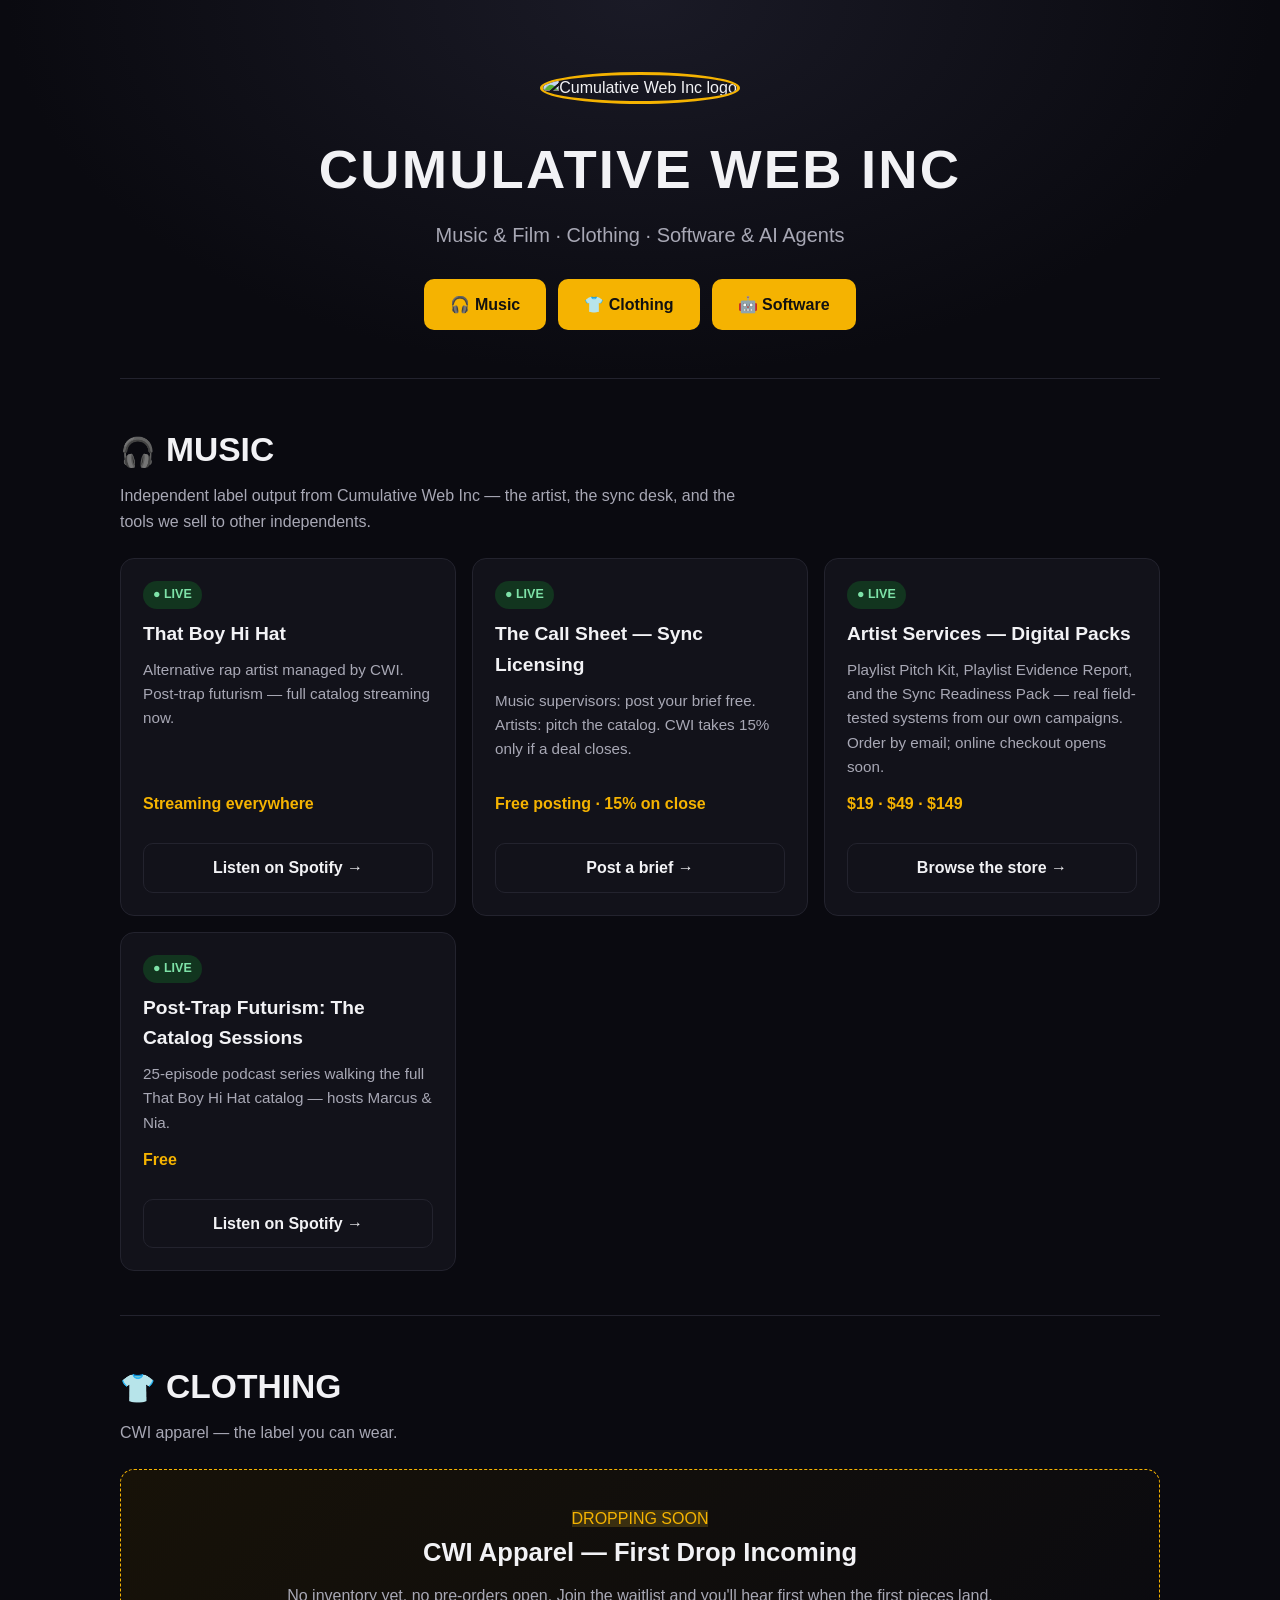
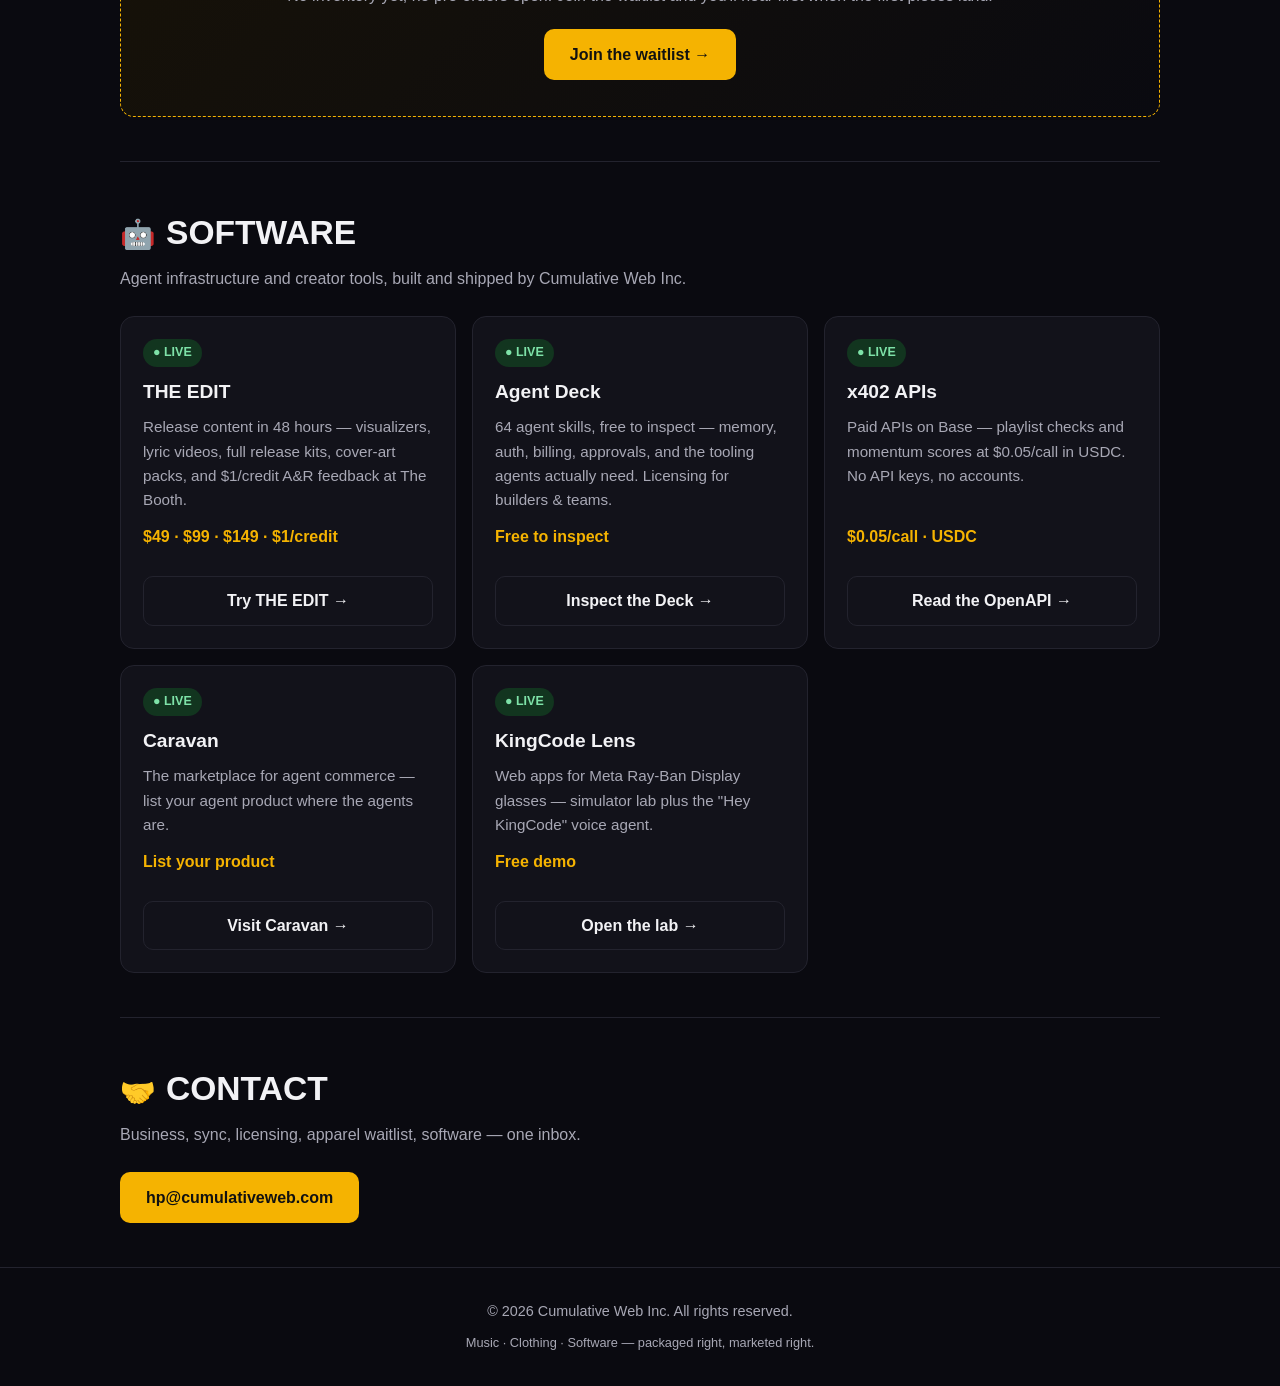
==== index.html @ a58273a3 "Launch cumulativewebinc.github.io company hub: music, clothing, software" ====
<!DOCTYPE html>
<html lang="en">
<head>
<meta charset="utf-8">
<meta name="viewport" content="width=device-width, initial-scale=1">
<title>Cumulative Web Inc — Music · Clothing · Software</title>
<meta name="description" content="Cumulative Web Inc. Independent label, apparel, and agent software. Music & film, clothing, and AI agent infrastructure.">
<style>
:root{--bg:#0a0a10;--card:#12121a;--line:#23232e;--txt:#f2f2f5;--dim:#a8a8b5;--gold:#f5b301;--red:#ff2d55;--cyan:#38bdf8;--green:#22c55e}
*{box-sizing:border-box;margin:0;padding:0}
body{background:var(--bg);color:var(--txt);font-family:-apple-system,BlinkMacSystemFont,"Segoe UI",Roboto,Helvetica,Arial,sans-serif;line-height:1.6}
.wrap{max-width:1080px;margin:0 auto;padding:0 20px}
header.hero{text-align:center;padding:72px 20px 48px;background:radial-gradient(ellipse at 50% 0%,#1a1a26 0%,var(--bg) 70%)}
header.hero img.logo{width:150px;height:150px;border-radius:50%;border:3px solid var(--gold);object-fit:cover}
header.hero h1{font-size:clamp(2rem,6vw,3.4rem);letter-spacing:.04em;margin:22px 0 6px}
header.hero p.tag{color:var(--dim);font-size:clamp(1rem,2.6vw,1.25rem);margin-bottom:28px}
.cta-row{display:flex;gap:12px;justify-content:center;flex-wrap:wrap}
.btn{display:inline-block;padding:13px 26px;border-radius:10px;font-weight:700;text-decoration:none;font-size:1rem}
.btn.gold{background:var(--gold);color:#111}
.btn.ghost{border:1px solid var(--line);color:var(--txt)}
section.lane{padding:44px 0;border-top:1px solid var(--line)}
section.lane h2{font-size:clamp(1.5rem,4vw,2.1rem);margin-bottom:6px}
section.lane h2 .k{font-size:.85em;vertical-align:middle;margin-right:10px}
section.lane p.lede{color:var(--dim);margin-bottom:24px;max-width:640px}
.grid{display:grid;grid-template-columns:repeat(auto-fit,minmax(260px,1fr));gap:16px}
.card{background:var(--card);border:1px solid var(--line);border-radius:14px;padding:22px;display:flex;flex-direction:column}
.card h3{font-size:1.2rem;margin-bottom:8px}
.card p{color:var(--dim);font-size:.95rem;flex:1}
.card .price{margin:12px 0;color:var(--gold);font-weight:700}
.card .status{display:inline-block;font-size:.78rem;font-weight:700;padding:4px 10px;border-radius:20px;margin-bottom:10px;width:fit-content}
.live{background:#12351f;color:#7ee2a8}.soon{background:#3a2f10;color:var(--gold)}.wait{background:#2a2136;color:#c9a7f5}
.card a.go{margin-top:14px;text-decoration:none;font-weight:700;color:var(--txt);border:1px solid var(--line);border-radius:10px;padding:11px;text-align:center}
.card a.go:hover{border-color:var(--gold)}
.badge{font-size:.8rem;color:var(--dim);margin-top:10px}
footer{border-top:1px solid var(--line);padding:32px 20px;text-align:center;color:var(--dim);font-size:.9rem}
footer a{color:var(--gold);text-decoration:none}
.clothing-hero{background:linear-gradient(135deg,#171208,#0a0a10);border:1px dashed var(--gold);border-radius:14px;padding:36px 24px;text-align:center}
.clothing-hero h3{font-size:1.6rem;margin-bottom:10px}
.clothing-hero p{color:var(--dim);margin-bottom:20px}
</style>
</head>
<body>

<header class="hero">
  <img class="logo" src="assets/cwi-logo.jpg" alt="Cumulative Web Inc logo">
  <h1>CUMULATIVE WEB INC</h1>
  <p class="tag">Music &amp; Film · Clothing · Software &amp; AI Agents</p>
  <div class="cta-row">
    <a class="btn gold" href="#music">🎧 Music</a>
    <a class="btn gold" href="#clothing">👕 Clothing</a>
    <a class="btn gold" href="#software">🤖 Software</a>
  </div>
</header>

<div class="wrap">

<section class="lane" id="music">
  <h2><span class="k">🎧</span>MUSIC</h2>
  <p class="lede">Independent label output from Cumulative Web Inc — the artist, the sync desk, and the tools we sell to other independents.</p>
  <div class="grid">
    <div class="card">
      <span class="status live">● LIVE</span>
      <h3>That Boy Hi Hat</h3>
      <p>Alternative rap artist managed by CWI. Post-trap futurism — full catalog streaming now.</p>
      <div class="price">Streaming everywhere</div>
      <a class="go" href="https://open.spotify.com/artist/2f9j460EwjfvjYp3trBcb7">Listen on Spotify →</a>
    </div>
    <div class="card">
      <span class="status live">● LIVE</span>
      <h3>The Call Sheet — Sync Licensing</h3>
      <p>Music supervisors: post your brief free. Artists: pitch the catalog. CWI takes 15% only if a deal closes.</p>
      <div class="price">Free posting · 15% on close</div>
      <a class="go" href="mailto:hp@cumulativeweb.com?subject=The%20Call%20Sheet%20—%20Sync%20Brief">Post a brief →</a>
    </div>
    <div class="card">
      <span class="status live">● LIVE</span>
      <h3>Artist Services — Digital Packs</h3>
      <p>Playlist Pitch Kit, Playlist Evidence Report, and the Sync Readiness Pack — real field-tested systems from our own campaigns. Order by email; online checkout opens soon.</p>
      <div class="price">$19 · $49 · $149</div>
      <a class="go" href="https://cumulativewebinc.github.io/cwi-store/">Browse the store →</a>
    </div>
    <div class="card">
      <span class="status live">● LIVE</span>
      <h3>Post-Trap Futurism: The Catalog Sessions</h3>
      <p>25-episode podcast series walking the full That Boy Hi Hat catalog — hosts Marcus &amp; Nia.</p>
      <div class="price">Free</div>
      <a class="go" href="https://open.spotify.com/show/0tOAhqiV2uwtsK2UVVI4WA">Listen on Spotify →</a>
    </div>
  </div>
</section>

<section class="lane" id="clothing">
  <h2><span class="k">👕</span>CLOTHING</h2>
  <p class="lede">CWI apparel — the label you can wear.</p>
  <div class="clothing-hero">
    <span class="status soon">DROPPING SOON</span>
    <h3>CWI Apparel — First Drop Incoming</h3>
    <p>No inventory yet, no pre-orders open. Join the waitlist and you'll hear first when the first pieces land.</p>
    <a class="btn gold" href="mailto:hp@cumulativeweb.com?subject=CWI%20Apparel%20Waitlist">Join the waitlist →</a>
  </div>
</section>

<section class="lane" id="software">
  <h2><span class="k">🤖</span>SOFTWARE</h2>
  <p class="lede">Agent infrastructure and creator tools, built and shipped by Cumulative Web Inc.</p>
  <div class="grid">
    <div class="card">
      <span class="status live">● LIVE</span>
      <h3>THE EDIT</h3>
      <p>Release content in 48 hours — visualizers, lyric videos, full release kits, cover-art packs, and $1/credit A&amp;R feedback at The Booth.</p>
      <div class="price">$49 · $99 · $149 · $1/credit</div>
      <a class="go" href="https://cumulativewebinc.github.io/cwi-edit/">Try THE EDIT →</a>
    </div>
    <div class="card">
      <span class="status live">● LIVE</span>
      <h3>Agent Deck</h3>
      <p>64 agent skills, free to inspect — memory, auth, billing, approvals, and the tooling agents actually need. Licensing for builders &amp; teams.</p>
      <div class="price">Free to inspect</div>
      <a class="go" href="https://cumulativewebinc.github.io/agent-deck/">Inspect the Deck →</a>
    </div>
    <div class="card">
      <span class="status live">● LIVE</span>
      <h3>x402 APIs</h3>
      <p>Paid APIs on Base — playlist checks and momentum scores at $0.05/call in USDC. No API keys, no accounts.</p>
      <div class="price">$0.05/call · USDC</div>
      <a class="go" href="https://cumulativewebinc.github.io/cwi-x402/openapi.json">Read the OpenAPI →</a>
    </div>
    <div class="card">
      <span class="status live">● LIVE</span>
      <h3>Caravan</h3>
      <p>The marketplace for agent commerce — list your agent product where the agents are.</p>
      <div class="price">List your product</div>
      <a class="go" href="https://cumulativewebinc.github.io/caravan/">Visit Caravan →</a>
    </div>
    <div class="card">
      <span class="status live">● LIVE</span>
      <h3>KingCode Lens</h3>
      <p>Web apps for Meta Ray-Ban Display glasses — simulator lab plus the "Hey KingCode" voice agent.</p>
      <div class="price">Free demo</div>
      <a class="go" href="https://cumulativewebinc.github.io/cwi-kingcode-lens/">Open the lab →</a>
    </div>
  </div>
</section>

<section class="lane" id="contact">
  <h2><span class="k">🤝</span>CONTACT</h2>
  <p class="lede">Business, sync, licensing, apparel waitlist, software — one inbox.</p>
  <div class="cta-row" style="justify-content:flex-start">
    <a class="btn gold" href="mailto:hp@cumulativeweb.com">hp@cumulativeweb.com</a>
  </div>
</section>

</div>

<footer>
  <p>© 2026 Cumulative Web Inc. All rights reserved.</p>
  <p class="badge">Music · Clothing · Software — packaged right, marketed right.</p>
</footer>

</body>
</html>
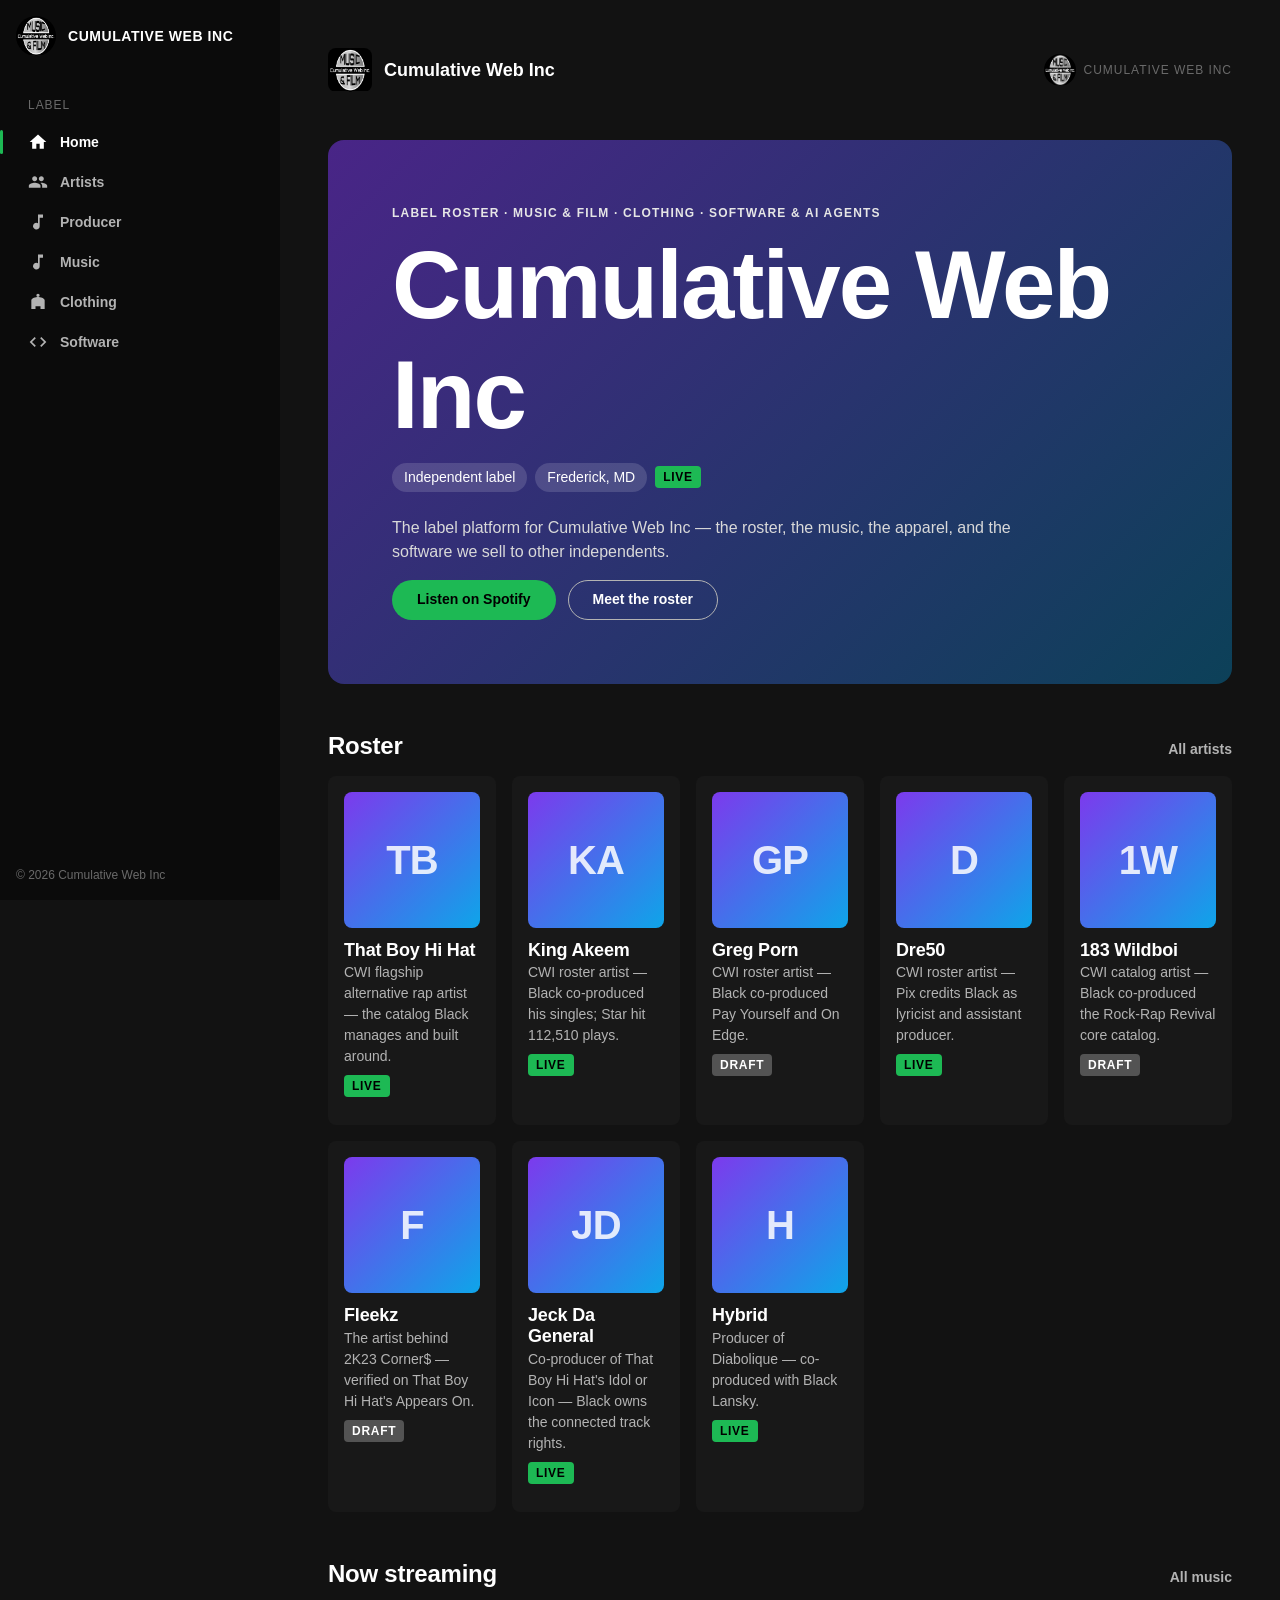
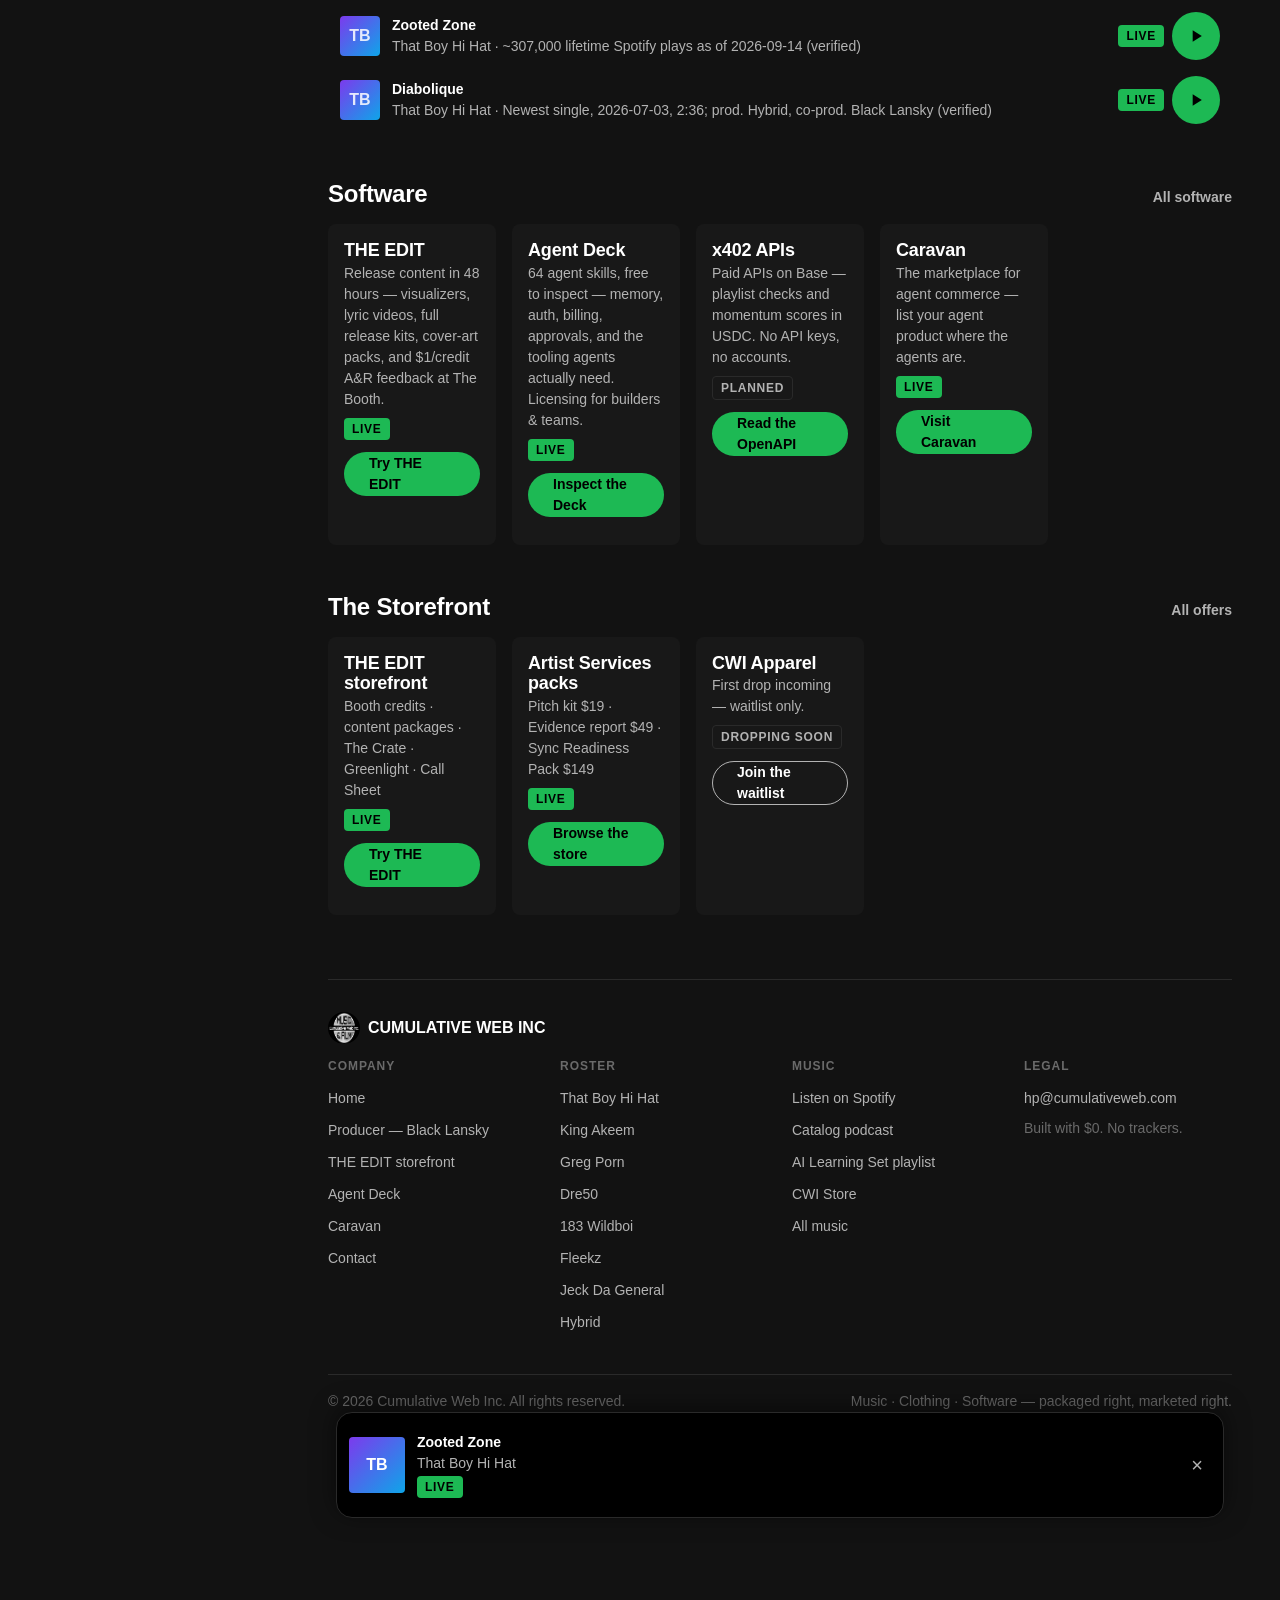
==== commit a0bf8eba: "CWI label platform v1: Spotify-grade multi-artist site (data-driven, 8-artist roster, commerce lanes" ====
--- a/index.html
+++ b/index.html
@@ -4,158 +4,28 @@
 <meta charset="utf-8">
 <meta name="viewport" content="width=device-width, initial-scale=1">
 <title>Cumulative Web Inc — Music · Clothing · Software</title>
-<meta name="description" content="Cumulative Web Inc. Independent label, apparel, and agent software. Music & film, clothing, and AI agent infrastructure.">
-<style>
-:root{--bg:#0a0a10;--card:#12121a;--line:#23232e;--txt:#f2f2f5;--dim:#a8a8b5;--gold:#f5b301;--red:#ff2d55;--cyan:#38bdf8;--green:#22c55e}
-*{box-sizing:border-box;margin:0;padding:0}
-body{background:var(--bg);color:var(--txt);font-family:-apple-system,BlinkMacSystemFont,"Segoe UI",Roboto,Helvetica,Arial,sans-serif;line-height:1.6}
-.wrap{max-width:1080px;margin:0 auto;padding:0 20px}
-header.hero{text-align:center;padding:72px 20px 48px;background:radial-gradient(ellipse at 50% 0%,#1a1a26 0%,var(--bg) 70%)}
-header.hero img.logo{width:150px;height:150px;border-radius:50%;border:3px solid var(--gold);object-fit:cover}
-header.hero h1{font-size:clamp(2rem,6vw,3.4rem);letter-spacing:.04em;margin:22px 0 6px}
-header.hero p.tag{color:var(--dim);font-size:clamp(1rem,2.6vw,1.25rem);margin-bottom:28px}
-.cta-row{display:flex;gap:12px;justify-content:center;flex-wrap:wrap}
-.btn{display:inline-block;padding:13px 26px;border-radius:10px;font-weight:700;text-decoration:none;font-size:1rem}
-.btn.gold{background:var(--gold);color:#111}
-.btn.ghost{border:1px solid var(--line);color:var(--txt)}
-section.lane{padding:44px 0;border-top:1px solid var(--line)}
-section.lane h2{font-size:clamp(1.5rem,4vw,2.1rem);margin-bottom:6px}
-section.lane h2 .k{font-size:.85em;vertical-align:middle;margin-right:10px}
-section.lane p.lede{color:var(--dim);margin-bottom:24px;max-width:640px}
-.grid{display:grid;grid-template-columns:repeat(auto-fit,minmax(260px,1fr));gap:16px}
-.card{background:var(--card);border:1px solid var(--line);border-radius:14px;padding:22px;display:flex;flex-direction:column}
-.card h3{font-size:1.2rem;margin-bottom:8px}
-.card p{color:var(--dim);font-size:.95rem;flex:1}
-.card .price{margin:12px 0;color:var(--gold);font-weight:700}
-.card .status{display:inline-block;font-size:.78rem;font-weight:700;padding:4px 10px;border-radius:20px;margin-bottom:10px;width:fit-content}
-.live{background:#12351f;color:#7ee2a8}.soon{background:#3a2f10;color:var(--gold)}.wait{background:#2a2136;color:#c9a7f5}
-.card a.go{margin-top:14px;text-decoration:none;font-weight:700;color:var(--txt);border:1px solid var(--line);border-radius:10px;padding:11px;text-align:center}
-.card a.go:hover{border-color:var(--gold)}
-.badge{font-size:.8rem;color:var(--dim);margin-top:10px}
-footer{border-top:1px solid var(--line);padding:32px 20px;text-align:center;color:var(--dim);font-size:.9rem}
-footer a{color:var(--gold);text-decoration:none}
-.clothing-hero{background:linear-gradient(135deg,#171208,#0a0a10);border:1px dashed var(--gold);border-radius:14px;padding:36px 24px;text-align:center}
-.clothing-hero h3{font-size:1.6rem;margin-bottom:10px}
-.clothing-hero p{color:var(--dim);margin-bottom:20px}
-</style>
+<meta name="description" content="Cumulative Web Inc label platform — roster, music, clothing, software. Music & Film · Clothing · Software & AI Agents.">
+<link rel="icon" href="assets/cwi-logo.jpg">
+<link rel="stylesheet" href="styles.css">
 </head>
 <body>
+<div class="app">
+  <aside class="sidebar" id="sidebar" aria-label="Primary">
+    <a class="brand" href="#/">
+      <img src="assets/cwi-logo.jpg" alt="Cumulative Web Inc logo">
+      <b>CUMULATIVE WEB INC</b>
+    </a>
+    <nav id="side-nav" aria-label="Site"></nav>
+    <div class="side-legal">© 2026 Cumulative Web Inc</div>
+  </aside>
 
-<header class="hero">
-  <img class="logo" src="assets/cwi-logo.jpg" alt="Cumulative Web Inc logo">
-  <h1>CUMULATIVE WEB INC</h1>
-  <p class="tag">Music &amp; Film · Clothing · Software &amp; AI Agents</p>
-  <div class="cta-row">
-    <a class="btn gold" href="#music">🎧 Music</a>
-    <a class="btn gold" href="#clothing">👕 Clothing</a>
-    <a class="btn gold" href="#software">🤖 Software</a>
-  </div>
-</header>
+  <main class="main" id="main">
+    <div class="content" id="view" tabindex="-1"></div>
+  </main>
 
-<div class="wrap">
-
-<section class="lane" id="music">
-  <h2><span class="k">🎧</span>MUSIC</h2>
-  <p class="lede">Independent label output from Cumulative Web Inc — the artist, the sync desk, and the tools we sell to other independents.</p>
-  <div class="grid">
-    <div class="card">
-      <span class="status live">● LIVE</span>
-      <h3>That Boy Hi Hat</h3>
-      <p>Alternative rap artist managed by CWI. Post-trap futurism — full catalog streaming now.</p>
-      <div class="price">Streaming everywhere</div>
-      <a class="go" href="https://open.spotify.com/artist/2f9j460EwjfvjYp3trBcb7">Listen on Spotify →</a>
-    </div>
-    <div class="card">
-      <span class="status live">● LIVE</span>
-      <h3>The Call Sheet — Sync Licensing</h3>
-      <p>Music supervisors: post your brief free. Artists: pitch the catalog. CWI takes 15% only if a deal closes.</p>
-      <div class="price">Free posting · 15% on close</div>
-      <a class="go" href="mailto:hp@cumulativeweb.com?subject=The%20Call%20Sheet%20—%20Sync%20Brief">Post a brief →</a>
-    </div>
-    <div class="card">
-      <span class="status live">● LIVE</span>
-      <h3>Artist Services — Digital Packs</h3>
-      <p>Playlist Pitch Kit, Playlist Evidence Report, and the Sync Readiness Pack — real field-tested systems from our own campaigns. Order by email; online checkout opens soon.</p>
-      <div class="price">$19 · $49 · $149</div>
-      <a class="go" href="https://cumulativewebinc.github.io/cwi-store/">Browse the store →</a>
-    </div>
-    <div class="card">
-      <span class="status live">● LIVE</span>
-      <h3>Post-Trap Futurism: The Catalog Sessions</h3>
-      <p>25-episode podcast series walking the full That Boy Hi Hat catalog — hosts Marcus &amp; Nia.</p>
-      <div class="price">Free</div>
-      <a class="go" href="https://open.spotify.com/show/0tOAhqiV2uwtsK2UVVI4WA">Listen on Spotify →</a>
-    </div>
-  </div>
-</section>
-
-<section class="lane" id="clothing">
-  <h2><span class="k">👕</span>CLOTHING</h2>
-  <p class="lede">CWI apparel — the label you can wear.</p>
-  <div class="clothing-hero">
-    <span class="status soon">DROPPING SOON</span>
-    <h3>CWI Apparel — First Drop Incoming</h3>
-    <p>No inventory yet, no pre-orders open. Join the waitlist and you'll hear first when the first pieces land.</p>
-    <a class="btn gold" href="mailto:hp@cumulativeweb.com?subject=CWI%20Apparel%20Waitlist">Join the waitlist →</a>
-  </div>
-</section>
-
-<section class="lane" id="software">
-  <h2><span class="k">🤖</span>SOFTWARE</h2>
-  <p class="lede">Agent infrastructure and creator tools, built and shipped by Cumulative Web Inc.</p>
-  <div class="grid">
-    <div class="card">
-      <span class="status live">● LIVE</span>
-      <h3>THE EDIT</h3>
-      <p>Release content in 48 hours — visualizers, lyric videos, full release kits, cover-art packs, and $1/credit A&amp;R feedback at The Booth.</p>
-      <div class="price">$49 · $99 · $149 · $1/credit</div>
-      <a class="go" href="https://cumulativewebinc.github.io/cwi-edit/">Try THE EDIT →</a>
-    </div>
-    <div class="card">
-      <span class="status live">● LIVE</span>
-      <h3>Agent Deck</h3>
-      <p>64 agent skills, free to inspect — memory, auth, billing, approvals, and the tooling agents actually need. Licensing for builders &amp; teams.</p>
-      <div class="price">Free to inspect</div>
-      <a class="go" href="https://cumulativewebinc.github.io/agent-deck/">Inspect the Deck →</a>
-    </div>
-    <div class="card">
-      <span class="status live">● LIVE</span>
-      <h3>x402 APIs</h3>
-      <p>Paid APIs on Base — playlist checks and momentum scores at $0.05/call in USDC. No API keys, no accounts.</p>
-      <div class="price">$0.05/call · USDC</div>
-      <a class="go" href="https://cumulativewebinc.github.io/cwi-x402/openapi.json">Read the OpenAPI →</a>
-    </div>
-    <div class="card">
-      <span class="status live">● LIVE</span>
-      <h3>Caravan</h3>
-      <p>The marketplace for agent commerce — list your agent product where the agents are.</p>
-      <div class="price">List your product</div>
-      <a class="go" href="https://cumulativewebinc.github.io/caravan/">Visit Caravan →</a>
-    </div>
-    <div class="card">
-      <span class="status live">● LIVE</span>
-      <h3>KingCode Lens</h3>
-      <p>Web apps for Meta Ray-Ban Display glasses — simulator lab plus the "Hey KingCode" voice agent.</p>
-      <div class="price">Free demo</div>
-      <a class="go" href="https://cumulativewebinc.github.io/cwi-kingcode-lens/">Open the lab →</a>
-    </div>
-  </div>
-</section>
-
-<section class="lane" id="contact">
-  <h2><span class="k">🤝</span>CONTACT</h2>
-  <p class="lede">Business, sync, licensing, apparel waitlist, software — one inbox.</p>
-  <div class="cta-row" style="justify-content:flex-start">
-    <a class="btn gold" href="mailto:hp@cumulativeweb.com">hp@cumulativeweb.com</a>
-  </div>
-</section>
-
+  <nav class="tabbar" id="tabbar" aria-label="Mobile"></nav>
 </div>
-
-<footer>
-  <p>© 2026 Cumulative Web Inc. All rights reserved.</p>
-  <p class="badge">Music · Clothing · Software — packaged right, marketed right.</p>
-</footer>
-
+<noscript><p style="padding:32px">Cumulative Web Inc — Music · Clothing · Software. Enable JavaScript to browse the roster, or email <a href="mailto:hp@cumulativeweb.com">hp@cumulativeweb.com</a>.</p></noscript>
+<script src="app.js"></script>
 </body>
 </html>
--- a/styles.css
+++ b/styles.css
@@ -0,0 +1,335 @@
+/* ==========================================================================
+   CWI Label Platform — design tokens + base styles  (tokens.css)
+   Dependency-free. One file. System fonts. No runtime CDN calls.
+   The builder may add page/layout styles, but tokens below are the law.
+   ========================================================================== */
+
+:root {
+  /* --- color --- */
+  --cwi-bg:            #121212;  /* app background — never pure black */
+  --cwi-bg-deep:       #0b0b0b;  /* sidebar, chrome behind panels      */
+  --cwi-surface:       #181818;  /* cards, track rows                  */
+  --cwi-surface-raised:#282828;  /* card hover, active rows            */
+  --cwi-border:        #2a2a2a;  /* hairline dividers                  */
+  --cwi-text:          #ffffff;
+  --cwi-text-sub:      #b3b3b3;  /* 7.5:1 on bg — accessible          */
+  --cwi-text-faint:    #6a6a6a;
+  --cwi-accent:        #1db954;  /* primary CTA, play, focus           */
+  --cwi-accent-hover:  #1ed760;
+  --cwi-danger:        #e91429;
+  --cwi-warn:          #f59e0b;  /* SAMPLE badge */
+  --cwi-brand-grad-a:  #7c3aed; /* placeholder gradient start (violet)*/
+  --cwi-brand-grad-b:  #0ea5e9; /* placeholder gradient end (cyan)    */
+
+  /* --- type (system stack — works offline, $0, instant) --- */
+  --font-sans: -apple-system, BlinkMacSystemFont, "Segoe UI", Roboto,
+               "Helvetica Neue", Arial, sans-serif;
+  --text-display: clamp(2.5rem, 8vw, 6rem);
+  --text-h1:      clamp(1.75rem, 4vw, 2.5rem);
+  --text-h2:      1.5rem;
+  --text-h3:      1.125rem;
+  --text-body:    1rem;
+  --text-small:   0.875rem;
+  --text-tiny:    0.75rem;
+
+  /* --- spacing --- */
+  --space-1: 4px;  --space-2: 8px;  --space-3: 12px; --space-4: 16px;
+  --space-5: 24px; --space-6: 32px; --space-7: 48px; --space-8: 64px;
+  --pad-page: clamp(16px, 4vw, 48px);
+
+  /* --- radius --- */
+  --radius-sm: 4px;  --radius-md: 8px; --radius-lg: 16px; --radius-pill: 999px;
+
+  /* --- shadows (subtle; depth is tonal) --- */
+  --shadow-card: 0 8px 24px rgba(0,0,0,.35);
+  --shadow-bar:  0 -4px 24px rgba(0,0,0,.5);
+
+  /* --- chrome --- */
+  --sidebar-w: 280px;
+  --player-h:  76px;
+  --tabbar-h:  64px;
+}
+
+/* --- base --- */
+*, *::before, *::after { box-sizing: border-box; }
+html { scroll-behavior: smooth; }
+body {
+  margin: 0;
+  background: var(--cwi-bg);
+  color: var(--cwi-text);
+  font-family: var(--font-sans);
+  font-size: var(--text-body);
+  line-height: 1.5;
+  overflow-x: clip;              /* hard guard: zero horizontal scroll */
+  -webkit-font-smoothing: antialiased;
+}
+img { max-width: 100%; display: block; }
+a { color: inherit; text-decoration: none; }
+a:hover { text-decoration: underline; }
+h1,h2,h3,h4 { margin: 0; line-height: 1.15; letter-spacing: -0.01em; }
+p { margin: 0 0 var(--space-4); color: var(--cwi-text-sub); }
+
+/* focus — visible, on-brand */
+:focus-visible {
+  outline: 2px solid var(--cwi-accent);
+  outline-offset: 2px;
+  border-radius: var(--radius-sm);
+}
+
+/* --- badges (honest labels: see DESIGN-SYSTEM.md §3.7) --- */
+.badge {
+  display: inline-block;
+  font-size: var(--text-tiny);
+  font-weight: 700;
+  text-transform: uppercase;
+  letter-spacing: .06em;
+  line-height: 1;
+  padding: 5px 8px;
+  border-radius: var(--radius-sm);
+  white-space: nowrap;
+}
+.badge--live    { background: var(--cwi-accent); color: #000; }
+.badge--sample  { background: var(--cwi-warn);   color: #000; }
+.badge--draft   { background: #535353;           color: #fff; }
+.badge--planned { background: transparent;      color: var(--cwi-text-sub);
+                  border: 1px solid var(--cwi-border); }
+.badge--new     { background: #fff;             color: #000; }
+
+/* --- buttons (a button with no real destination is a badge, not a button) --- */
+.btn {
+  display: inline-flex; align-items: center; justify-content: center;
+  gap: var(--space-2);
+  min-height: 40px; padding: 0 var(--space-5);
+  border-radius: var(--radius-pill);
+  font-size: var(--text-small); font-weight: 700;
+  border: 1px solid transparent; cursor: pointer;
+  transition: transform .12s ease, background-color .12s ease;
+  text-decoration: none;
+}
+.btn:hover { text-decoration: none; transform: scale(1.04); }
+.btn--primary   { background: var(--cwi-accent); color: #000; }
+.btn--primary:hover { background: var(--cwi-accent-hover); }
+.btn--secondary  { background: transparent; color: var(--cwi-text);
+                   border-color: var(--cwi-text-sub); }
+.btn--tertiary   { background: transparent; color: var(--cwi-text-sub);
+                   padding: 0 var(--space-3); }
+.btn--tertiary:hover { color: var(--cwi-text); transform: none; }
+
+/* --- circular play affordance (links to REAL Spotify URLs only) --- */
+.play-circle {
+  display: inline-flex; align-items: center; justify-content: center;
+  width: 48px; height: 48px; border-radius: 50%;
+  background: var(--cwi-accent); color: #000; flex: 0 0 auto;
+  transition: transform .12s ease, background-color .12s ease;
+}
+.play-circle:hover { background: var(--cwi-accent-hover); transform: scale(1.06); }
+.play-circle svg { width: 20px; height: 20px; fill: currentColor; }
+
+/* --- reduced motion --- */
+@media (prefers-reduced-motion: reduce) {
+  *, *::before, *::after { transition: none !important; animation: none !important; }
+  html { scroll-behavior: auto; }
+}
+
+/* long honest badges may wrap on small screens instead of clipping */
+@media (max-width: 480px){
+  .hero .ctas .badge { white-space: normal; line-height: 1.5; }
+}
+
+/* ==========================================================================
+   CWI Label Platform — app styles (compose tokens.css above; never re-declare
+   token values here). Patterns follow design/components.html verbatim.
+   ========================================================================== */
+
+/* ===== app shell: sidebar / main / tabbar ===== */
+.app { min-height: 100vh; }
+.sidebar { position: fixed; inset: 0 auto 0 0; width: var(--sidebar-w); background: var(--cwi-bg-deep);
+  padding: var(--space-4); display: none; flex-direction: column; z-index: 40; }
+.sidebar .brand { display: flex; align-items: center; gap: var(--space-3); margin-bottom: var(--space-5); }
+.sidebar .brand img { width: 40px; height: 40px; border-radius: 50%; object-fit: cover; }
+.sidebar .brand b { font-size: var(--text-small); letter-spacing: .04em; }
+.nav-item { display: flex; align-items: center; gap: var(--space-3); height: 40px; padding: 0 var(--space-3);
+  border-radius: var(--radius-md); color: var(--cwi-text-sub); font-size: var(--text-small); font-weight: 600;
+  position: relative; }
+.nav-item:hover { color: var(--cwi-text); background: var(--cwi-surface); text-decoration: none; }
+.nav-item.active { color: var(--cwi-text); }
+.nav-item.active::before { content: ""; position: absolute; left: calc(var(--space-4) * -1); top: 8px; bottom: 8px;
+  width: 3px; background: var(--cwi-accent); border-radius: 2px; }
+.nav-item svg { width: 20px; height: 20px; fill: currentColor; flex: 0 0 auto; }
+.nav-group { font-size: var(--text-tiny); text-transform: uppercase; letter-spacing: .08em;
+  color: var(--cwi-text-faint); margin: var(--space-4) var(--space-3) var(--space-2); }
+.side-legal { margin-top: auto; padding-top: var(--space-4); font-size: var(--text-tiny); color: var(--cwi-text-faint); }
+
+.tabbar { position: fixed; inset: auto 0 0 0; height: var(--tabbar-h); background: var(--cwi-bg-deep);
+  border-top: 1px solid var(--cwi-border); display: flex; z-index: 40; }
+.tabbar a { flex: 1; min-width: 0; display: flex; flex-direction: column; align-items: center; justify-content: center;
+  gap: 2px; color: var(--cwi-text-sub); font-size: 9px; font-weight: 700; text-transform: uppercase; letter-spacing: .04em; }
+.tabbar a.active { color: var(--cwi-text); }
+.tabbar a:hover { text-decoration: none; color: var(--cwi-text); }
+.tabbar svg { width: 22px; height: 22px; fill: currentColor; }
+
+.main { min-width: 0; padding-bottom: calc(var(--tabbar-h) + 110px); }
+.content { max-width: 1400px; margin: 0 auto; padding: var(--pad-page); }
+.content section { margin: var(--space-7) 0; }
+.content section:first-child { margin-top: 0; }
+
+@media (min-width: 768px) and (max-width: 1023px) {
+  .sidebar { display: flex; width: 72px; padding: var(--space-3) var(--space-2); align-items: center; }
+  .sidebar .brand img { width: 36px; height: 36px; }
+  .sidebar .brand b, .sidebar .nav-item span, .sidebar .nav-group, .sidebar .side-legal { display: none; }
+  .sidebar .nav-item { justify-content: center; padding: 0; width: 48px; }
+  .sidebar .nav-item.active::before { left: calc(var(--space-2) * -1); }
+  .tabbar { display: none; }
+  .main { margin-left: 72px; padding-bottom: 110px; }
+}
+@media (min-width: 1024px) {
+  .sidebar { display: flex; }
+  .tabbar { display: none; }
+  .main { margin-left: var(--sidebar-w); padding-bottom: 110px; }
+}
+
+/* ===== hero ===== */
+.hero { border-radius: var(--radius-lg); padding: clamp(24px, 5vw, 64px); position: relative; overflow: hidden;
+  background: linear-gradient(135deg, rgba(124,58,237,.55), rgba(14,165,233,.35)), #0b0b0b; }
+.hero .eyebrow { font-size: var(--text-tiny); font-weight: 700; text-transform: uppercase; letter-spacing: .1em;
+  color: #e6e6e6; margin-bottom: var(--space-2); }
+.hero h1 { font-size: var(--text-display); font-weight: 900; letter-spacing: -.02em; }
+.hero .meta { display: flex; flex-wrap: wrap; gap: var(--space-2); align-items: center;
+  margin: var(--space-3) 0 var(--space-5); color: var(--cwi-text-sub); font-size: var(--text-small); }
+.hero .ctas { display: flex; flex-wrap: wrap; gap: var(--space-3); align-items: center; }
+.chip { font-size: var(--text-small); background: rgba(255,255,255,.14); padding: 4px 12px;
+  border-radius: var(--radius-pill); color: #fff; }
+.hero p.lede { max-width: 72ch; color: #d9d9d9; }
+
+/* lockup row: product logo/name + CWI master logo (brand rule: both on every page) */
+.lockup { display: flex; align-items: center; justify-content: space-between; gap: var(--space-4);
+  margin-bottom: var(--space-5); flex-wrap: wrap; }
+.lockup .prod { display: flex; align-items: center; gap: var(--space-3); }
+.lockup .prod img { width: 44px; height: 44px; border-radius: var(--radius-md); object-fit: cover; }
+.lockup .prod b { font-size: var(--text-h3); }
+.lockup .cwi { display: flex; align-items: center; gap: var(--space-2); font-size: var(--text-tiny);
+  text-transform: uppercase; letter-spacing: .08em; color: var(--cwi-text-faint); }
+.lockup .cwi img { width: 32px; height: 32px; border-radius: 50%; object-fit: cover; }
+
+/* ===== cards ===== */
+.grid { display: grid; grid-template-columns: repeat(auto-fill, minmax(150px, 1fr)); gap: var(--space-4); }
+.card { background: var(--cwi-surface); border-radius: var(--radius-md); padding: var(--space-4);
+  position: relative; transition: background-color .15s ease; display: block; }
+.card:hover { background: var(--cwi-surface-raised); text-decoration: none; }
+.card .art { aspect-ratio: 1; border-radius: var(--radius-md); margin-bottom: var(--space-3); overflow: hidden;
+  position: relative; background: linear-gradient(135deg, var(--cwi-brand-grad-a), var(--cwi-brand-grad-b)); }
+.card .art img { width: 100%; height: 100%; object-fit: cover; }
+.card .monogram { position: absolute; inset: 0; display: flex; align-items: center; justify-content: center;
+  font-size: 2.5rem; font-weight: 800; color: rgba(255,255,255,.85); letter-spacing: -.02em; }
+.card h3 { font-size: var(--text-h3); margin-bottom: 2px; }
+.card .sub { font-size: var(--text-small); color: var(--cwi-text-sub); margin-bottom: var(--space-2); }
+.card .badge-row { margin-top: var(--space-2); display: flex; flex-wrap: wrap; gap: var(--space-2); }
+.card .hover-play { position: absolute; top: calc(var(--space-4) + 8px); right: calc(var(--space-4) + 8px);
+  opacity: 0; transform: translateY(6px); transition: opacity .15s ease, transform .15s ease; }
+.card:hover .hover-play, .card:focus-within .hover-play { opacity: 1; transform: none; }
+
+/* ===== track rows (56px) ===== */
+.tracklist { list-style: none; margin: 0; padding: 0; border-radius: var(--radius-md); overflow: hidden; }
+.track { display: flex; align-items: center; gap: var(--space-3); min-height: 56px;
+  padding: var(--space-2) var(--space-3); border-radius: var(--radius-sm); }
+.track:hover { background: var(--cwi-surface-raised); }
+.track .tart { width: 40px; height: 40px; border-radius: var(--radius-sm); flex: 0 0 auto;
+  background: linear-gradient(135deg, var(--cwi-brand-grad-a), var(--cwi-brand-grad-b));
+  display: flex; align-items: center; justify-content: center; font-weight: 800;
+  color: rgba(255,255,255,.85); overflow: hidden; }
+.track .tart img { width: 100%; height: 100%; object-fit: cover; }
+.track .tmeta { flex: 1; min-width: 0; }
+.track .tmeta .t { display: block; font-size: var(--text-small); font-weight: 600; white-space: nowrap;
+  overflow: hidden; text-overflow: ellipsis; }
+.track .tmeta .a { display: block; font-size: var(--text-small); color: var(--cwi-text-sub); white-space: nowrap;
+  overflow: hidden; text-overflow: ellipsis; }
+.track .dur { font-size: var(--text-small); color: var(--cwi-text-sub); flex: 0 0 auto; }
+.track .note { flex: 1 1 100%; order: 5; font-size: var(--text-tiny); color: var(--cwi-text-faint); }
+.track .tright { flex: 0 0 auto; display: flex; align-items: center; gap: var(--space-2); }
+
+/* ===== section header ===== */
+.sec-head { display: flex; align-items: baseline; justify-content: space-between; gap: var(--space-3);
+  flex-wrap: wrap; margin-bottom: var(--space-4); }
+.sec-head h2 { font-size: var(--text-h2); }
+.sec-head a.more { font-size: var(--text-small); font-weight: 700; color: var(--cwi-text-sub); }
+.sec-head a.more:hover { color: var(--cwi-text); }
+/* mobile: the "Show all" link drops below the title, never colliding with it */
+@media (max-width: 480px) {
+  .sec-head { flex-direction: column; align-items: flex-start; }
+}
+
+/* ===== player chrome (sticky) ===== */
+.player { position: sticky; bottom: 16px; background: #000; border: 1px solid var(--cwi-border);
+  border-radius: var(--radius-lg); box-shadow: var(--shadow-bar); padding: var(--space-3);
+  display: flex; gap: var(--space-3); align-items: center; z-index: 30; margin: 0 var(--space-2); }
+.player .part { width: 56px; height: 56px; border-radius: var(--radius-sm); flex: 0 0 auto;
+  background: linear-gradient(135deg, var(--cwi-brand-grad-a), var(--cwi-brand-grad-b));
+  display: flex; align-items: center; justify-content: center; font-weight: 800; }
+.player .pmeta { min-width: 0; flex: 0 1 auto; }
+.player .pmeta .t { font-weight: 700; font-size: var(--text-small); white-space: nowrap; overflow: hidden;
+  text-overflow: ellipsis; max-width: 180px; }
+.player .pmeta .a { font-size: var(--text-small); color: var(--cwi-text-sub); }
+.player iframe { flex: 1; min-width: 220px; height: 80px; border: 0; border-radius: var(--radius-md); background: #000; }
+.player .close { background: none; border: 0; color: var(--cwi-text-sub); font-size: 1.25rem; cursor: pointer;
+  padding: var(--space-2); line-height: 1; }
+.player .close:hover { color: var(--cwi-text); }
+@media (max-width: 480px) {
+  .player { flex-wrap: wrap; }
+  .player iframe { flex: 1 1 100%; order: 4; min-width: 0; }
+  .player .pmeta .t { max-width: 140px; }
+}
+.placeholder-bar { position: sticky; bottom: 16px; background: var(--cwi-surface); border: 1px dashed var(--cwi-border);
+  border-radius: var(--radius-lg); padding: var(--space-3) var(--space-4); display: flex; gap: var(--space-3);
+  align-items: center; color: var(--cwi-text-sub); font-size: var(--text-small); z-index: 30; margin: 0 var(--space-2); }
+.placeholder-bar svg { width: 22px; height: 22px; fill: var(--cwi-text-faint); flex: 0 0 auto; }
+.player-pill { position: sticky; bottom: 16px; display: inline-flex; margin: 0 var(--space-2); z-index: 30; }
+
+/* ===== footer ===== */
+.footer { border-top: 1px solid var(--cwi-border); margin-top: var(--space-8); padding-top: var(--space-6); }
+.footer .cols { display: grid; grid-template-columns: repeat(auto-fit, minmax(140px, 1fr));
+  gap: var(--space-5); margin-bottom: var(--space-6); }
+.footer h4 { font-size: var(--text-tiny); text-transform: uppercase; letter-spacing: .08em;
+  color: var(--cwi-text-faint); margin-bottom: var(--space-3); }
+.footer ul { list-style: none; margin: 0; padding: 0; }
+.footer li { margin-bottom: var(--space-2); }
+.footer a { color: var(--cwi-text-sub); font-size: var(--text-small); }
+.footer a:hover { color: var(--cwi-text); }
+.footer .legal { display: flex; flex-wrap: wrap; gap: var(--space-4); justify-content: space-between;
+  padding-top: var(--space-4); border-top: 1px solid var(--cwi-border);
+  font-size: var(--text-small); color: var(--cwi-text-faint); }
+.footer .fbrand { display: flex; align-items: center; gap: var(--space-2); margin-bottom: var(--space-4); }
+.footer .fbrand img { width: 32px; height: 32px; border-radius: 50%; object-fit: cover; }
+
+/* ===== commerce ===== */
+.offer-card { background: var(--cwi-surface); border-radius: var(--radius-md); padding: var(--space-5);
+  display: flex; flex-direction: column; gap: var(--space-3); }
+.offer-card:hover { background: var(--cwi-surface-raised); text-decoration: none; }
+.offer-card h3 { font-size: var(--text-h3); }
+.offer-card .price { font-size: var(--text-h2); font-weight: 800; }
+.offer-card .desc { font-size: var(--text-small); }
+.offer-card .foot { margin-top: auto; display: flex; align-items: center; justify-content: space-between;
+  gap: var(--space-3); flex-wrap: wrap; }
+.offer-list { display: flex; flex-direction: column; gap: var(--space-3); }
+.offer-row { background: var(--cwi-surface); border-radius: var(--radius-md); padding: var(--space-4);
+  display: flex; gap: var(--space-4); align-items: flex-start; flex-wrap: wrap; }
+.offer-row .or-main { flex: 1 1 220px; min-width: 0; }
+.offer-row .or-main h4 { margin-bottom: var(--space-1); }
+.offer-row .or-price { font-weight: 800; color: var(--cwi-accent); white-space: nowrap; }
+.offer-row p { font-size: var(--text-small); margin-bottom: var(--space-2); }
+.credit-table { width: 100%; border-collapse: collapse; font-size: var(--text-small); }
+.credit-table th, .credit-table td { text-align: left; padding: var(--space-2) var(--space-3);
+  border-bottom: 1px solid var(--cwi-border); vertical-align: top; }
+.credit-table th { font-size: var(--text-tiny); text-transform: uppercase; letter-spacing: .08em;
+  color: var(--cwi-text-faint); }
+.credit-table td.note, .credit-table th.note { color: var(--cwi-text-faint); }
+
+/* ===== misc ===== */
+.notfound { text-align: center; padding: var(--space-8) 0; }
+@media (max-width: 480px) {
+  /* long price strings must wrap instead of forcing horizontal scroll */
+  .offer-row .or-price { white-space: normal; flex: 1 1 100%; }
+}
+.notfound h1 { font-size: var(--text-h1); margin-bottom: var(--space-3); }
+.view-meta { font-size: var(--text-small); color: var(--cwi-text-faint); margin-bottom: var(--space-4); }
+.badge-row { display: flex; flex-wrap: wrap; gap: var(--space-2); margin: var(--space-3) 0; }
+.sr-only { position: absolute; width: 1px; height: 1px; overflow: hidden; clip: rect(0 0 0 0); }
